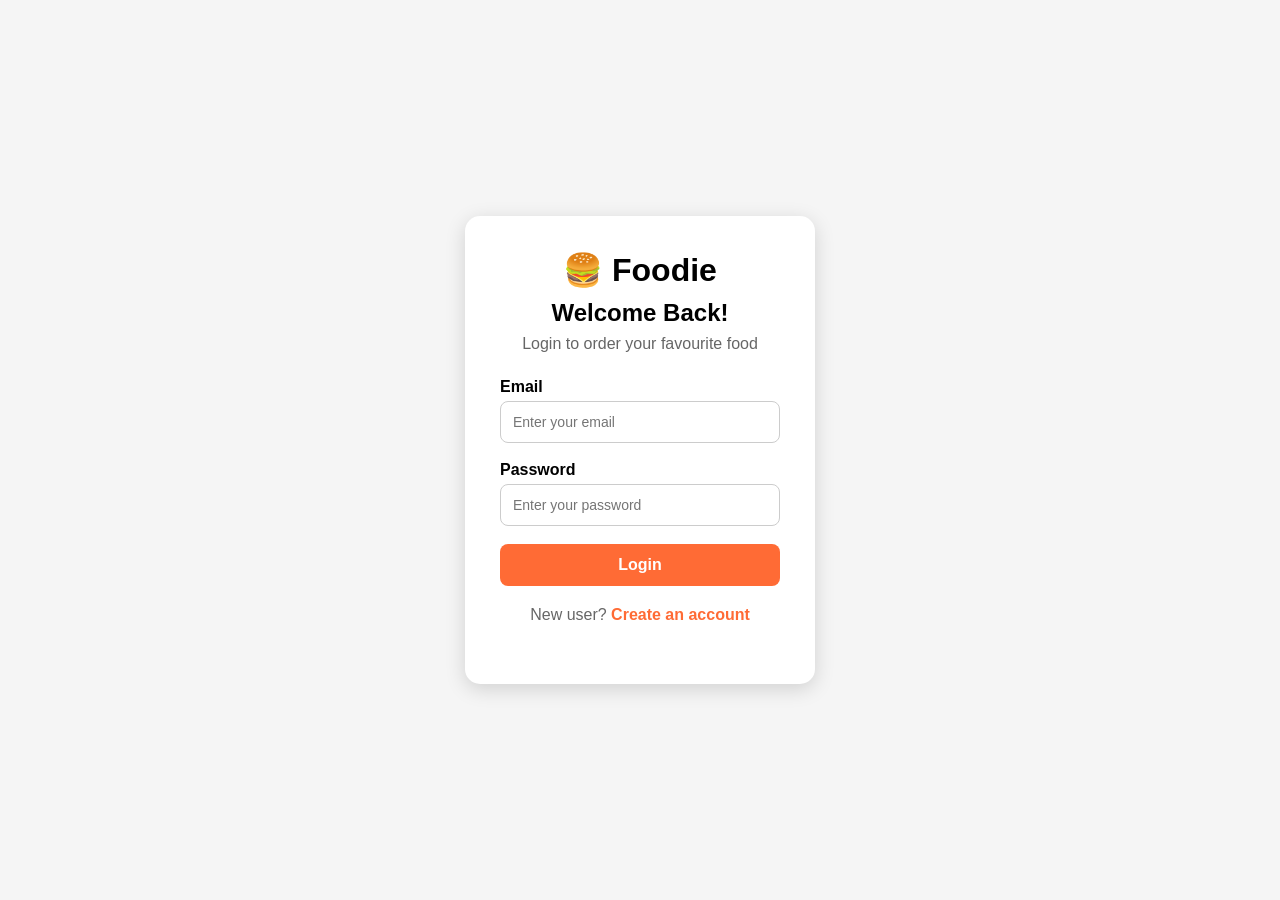
==== frontend/index.html @ 4a584425 "Food Ordering and delivery Platform MVP" ====
<!DOCTYPE html>
<html lang="en">
<head>
    <meta charset="UTF-8">
    <meta name="viewport" content="width=device-width, initial-scale=1.0">
    <title>Food Ordering & Delivery</title>

    <link rel="stylesheet" href="style.css">
</head>

<body>

    <div class="login-container">

        <h1>🍔 Foodie</h1>

        <h2>Welcome Back!</h2>
        <p>Login to order your favourite food</p>

        <form>

            <label>Email</label>
            <input type="email" placeholder="Enter your email">

            <label>Password</label>
            <input type="password" placeholder="Enter your password">

            <button type="submit">Login</button>

        </form>

        <p class="register">
            New user?
            <a href="#">Create an account</a>
        </p>

    </div>

    <script src="script.js"></script>

</body>
</html>
---- frontend/style.css ----
* {
    margin: 0;
    padding: 0;
    box-sizing: border-box;
}

body {
    font-family: Arial, sans-serif;
    background: #f5f5f5;

    display: flex;
    justify-content: center;
    align-items: center;

    min-height: 100vh;
}

.login-container {
    background: white;
    width: 350px;
    padding: 35px;

    border-radius: 15px;

    box-shadow: 0 5px 20px rgba(0, 0, 0, 0.15);

    text-align: center;
}

.login-container h1 {
    font-size: 32px;
    margin-bottom: 10px;
}

.login-container h2 {
    margin-bottom: 8px;
}

.login-container p {
    color: #666;
    margin-bottom: 25px;
}

form {
    text-align: left;
}

label {
    display: block;
    margin-bottom: 5px;
    font-weight: bold;
}

input {
    width: 100%;
    padding: 12px;

    margin-bottom: 18px;

    border: 1px solid #ccc;
    border-radius: 8px;

    font-size: 14px;
}

button {
    width: 100%;
    padding: 12px;

    border: none;
    border-radius: 8px;

    background: #ff6b35;
    color: white;

    font-size: 16px;
    font-weight: bold;

    cursor: pointer;
}

button:hover {
    background: #e85b2a;
}

.register {
    margin-top: 20px;
}

.register a {
    color: #ff6b35;
    text-decoration: none;
    font-weight: bold;
}




/* =========================
   HOME PAGE
========================= */

.navbar {
    background: white;
    padding: 18px 40px;

    display: flex;
    justify-content: space-between;
    align-items: center;

    box-shadow: 0 2px 10px rgba(0, 0, 0, 0.1);
}

.navbar h1 {
    color: #ff6b35;
}

.navbar nav {
    display: flex;
    gap: 25px;
}

.navbar nav a {
    text-decoration: none;
    color: #333;
    font-weight: bold;
}

.navbar nav a:hover {
    color: #ff6b35;
}


/* Welcome */

.welcome {
    text-align: center;
    padding: 50px 20px;
}

.welcome h2 {
    font-size: 32px;
    margin-bottom: 10px;
}

.welcome p {
    color: #666;
    margin-bottom: 25px;
}

.welcome input {
    width: 400px;
    max-width: 90%;

    padding: 14px 18px;

    border: 1px solid #ddd;
    border-radius: 25px;

    font-size: 15px;
}


/* Categories */

.categories {
    padding: 20px 40px;
}

.categories h2,
.popular h2 {
    margin-bottom: 20px;
}

.category-list {
    display: flex;
    gap: 20px;
    flex-wrap: wrap;
}

.category {
    background: white;

    width: 120px;
    padding: 20px;

    text-align: center;

    border-radius: 12px;

    box-shadow: 0 3px 10px rgba(0, 0, 0, 0.1);

    font-size: 30px;
}

.category p {
    font-size: 15px;
    margin-top: 8px;
}


/* Popular Foods */

.popular {
    padding: 30px 40px;
}

.food-list {
    display: flex;
    gap: 25px;
    flex-wrap: wrap;
}

.food-card {
    background: white;

    width: 220px;

    padding: 20px;

    border-radius: 15px;

    text-align: center;

    box-shadow: 0 3px 12px rgba(0, 0, 0, 0.1);
}

.food-image {
    font-size: 60px;
    margin-bottom: 10px;
}

.food-card h3 {
    margin-bottom: 8px;
}

.food-card p {
    font-weight: bold;
    margin-bottom: 15px;
}

.food-card button {
    width: 100%;
}




/* =========================
   CART PAGE
========================= */

.cart-section {
    max-width: 800px;
    margin: 50px auto;
    padding: 20px;
}

.cart-section > h2 {
    text-align: center;
    margin-bottom: 30px;
}

.cart-item {
    background: white;

    padding: 20px;
    margin-bottom: 15px;

    border-radius: 12px;

    display: flex;
    justify-content: space-between;
    align-items: center;

    box-shadow: 0 3px 10px rgba(0, 0, 0, 0.1);
}

.cart-item h3 {
    margin-bottom: 8px;
}

.cart-item p {
    color: #666;
}

.cart-total {
    background: white;

    margin-top: 25px;
    padding: 25px;

    border-radius: 12px;

    text-align: right;

    box-shadow: 0 3px 10px rgba(0, 0, 0, 0.1);
}

.cart-total button {
    width: auto;
    padding: 12px 25px;
    margin-top: 15px;
}
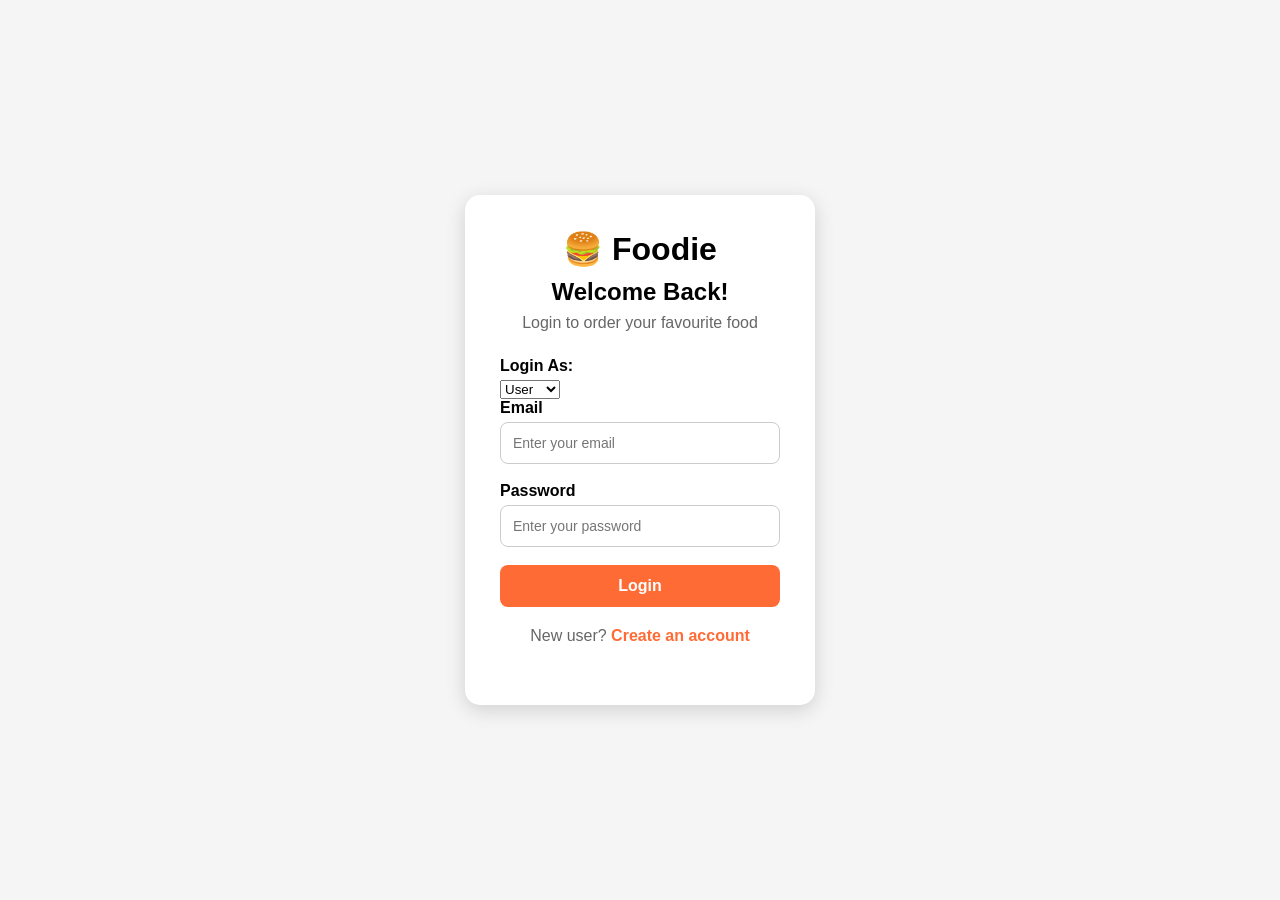
==== commit f102d06a: "Initial commit" ====
--- a/frontend/index.html
+++ b/frontend/index.html
@@ -18,6 +18,12 @@
         <p>Login to order your favourite food</p>
 
         <form>
+            <label>Login As:</label>
+
+<select id="role">
+    <option value="user">User</option>
+    <option value="admin">Admin</option>
+</select>
 
             <label>Email</label>
             <input type="email" placeholder="Enter your email">
